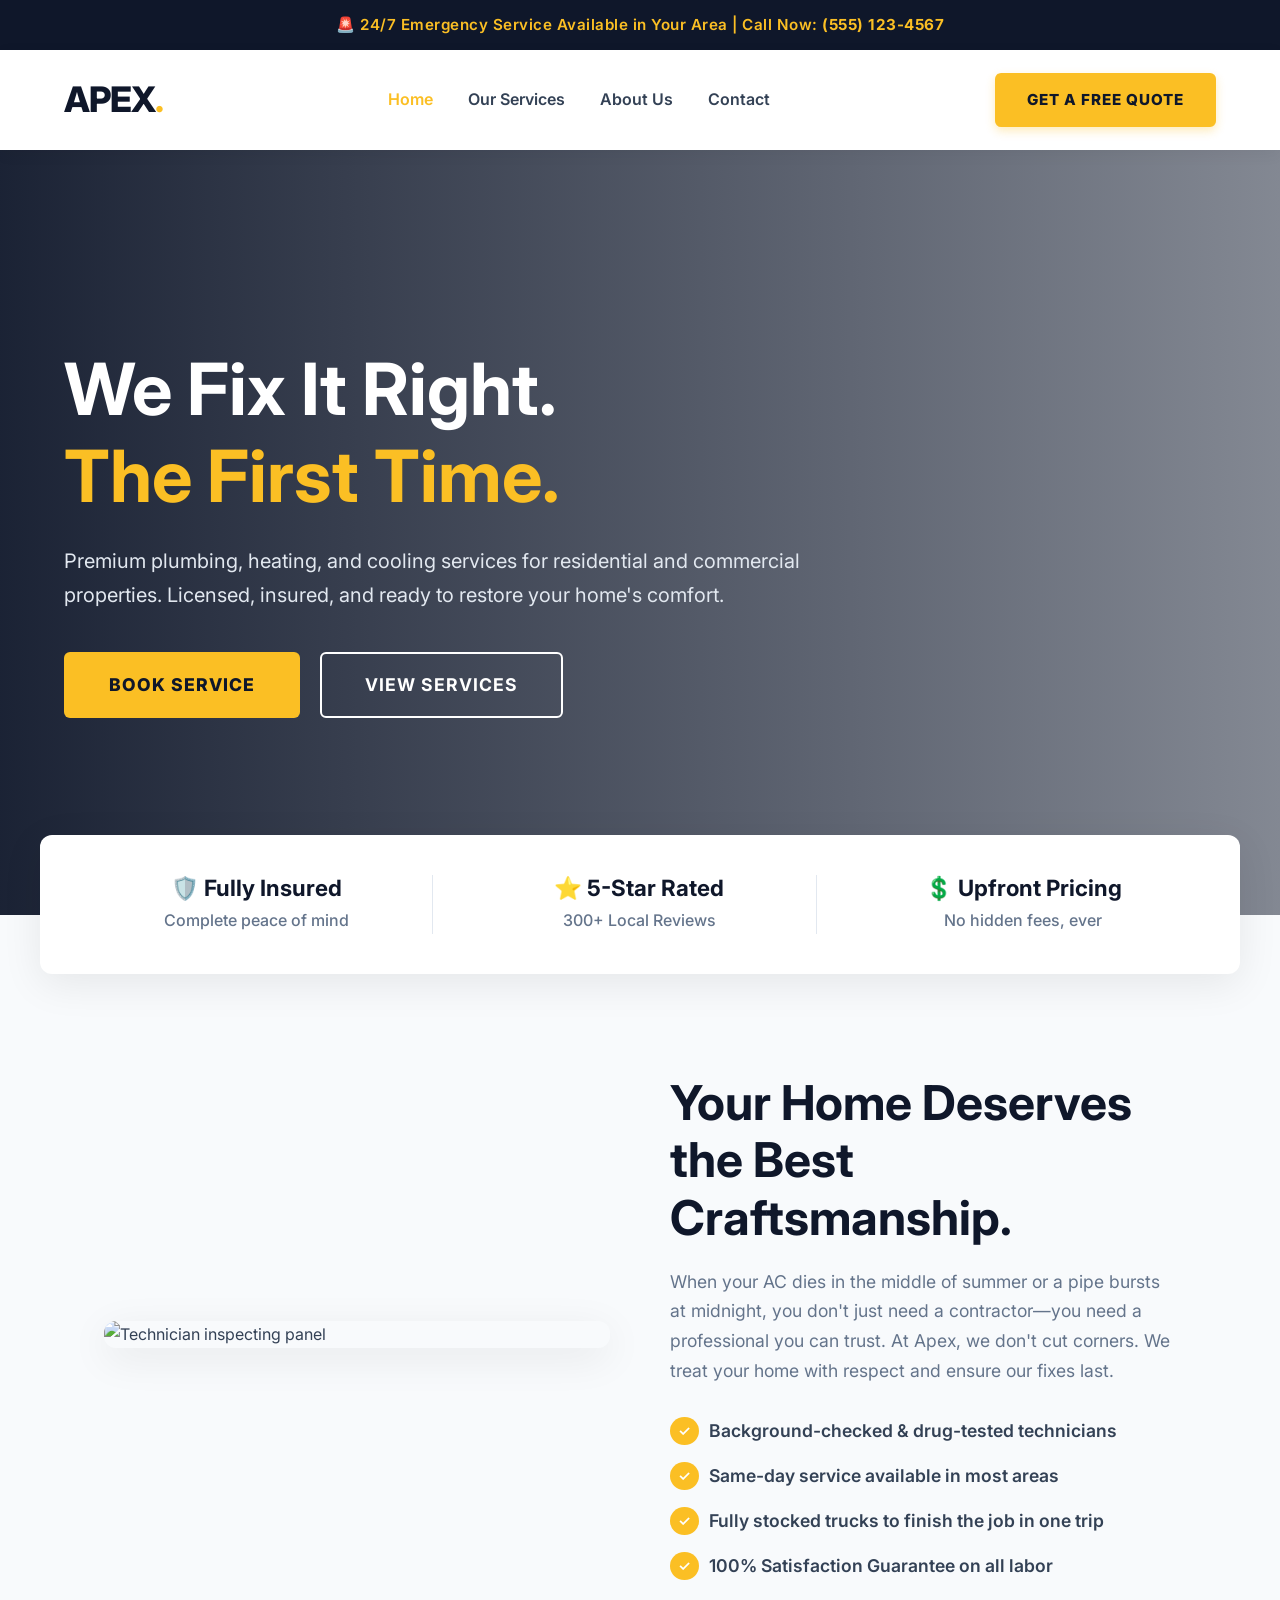
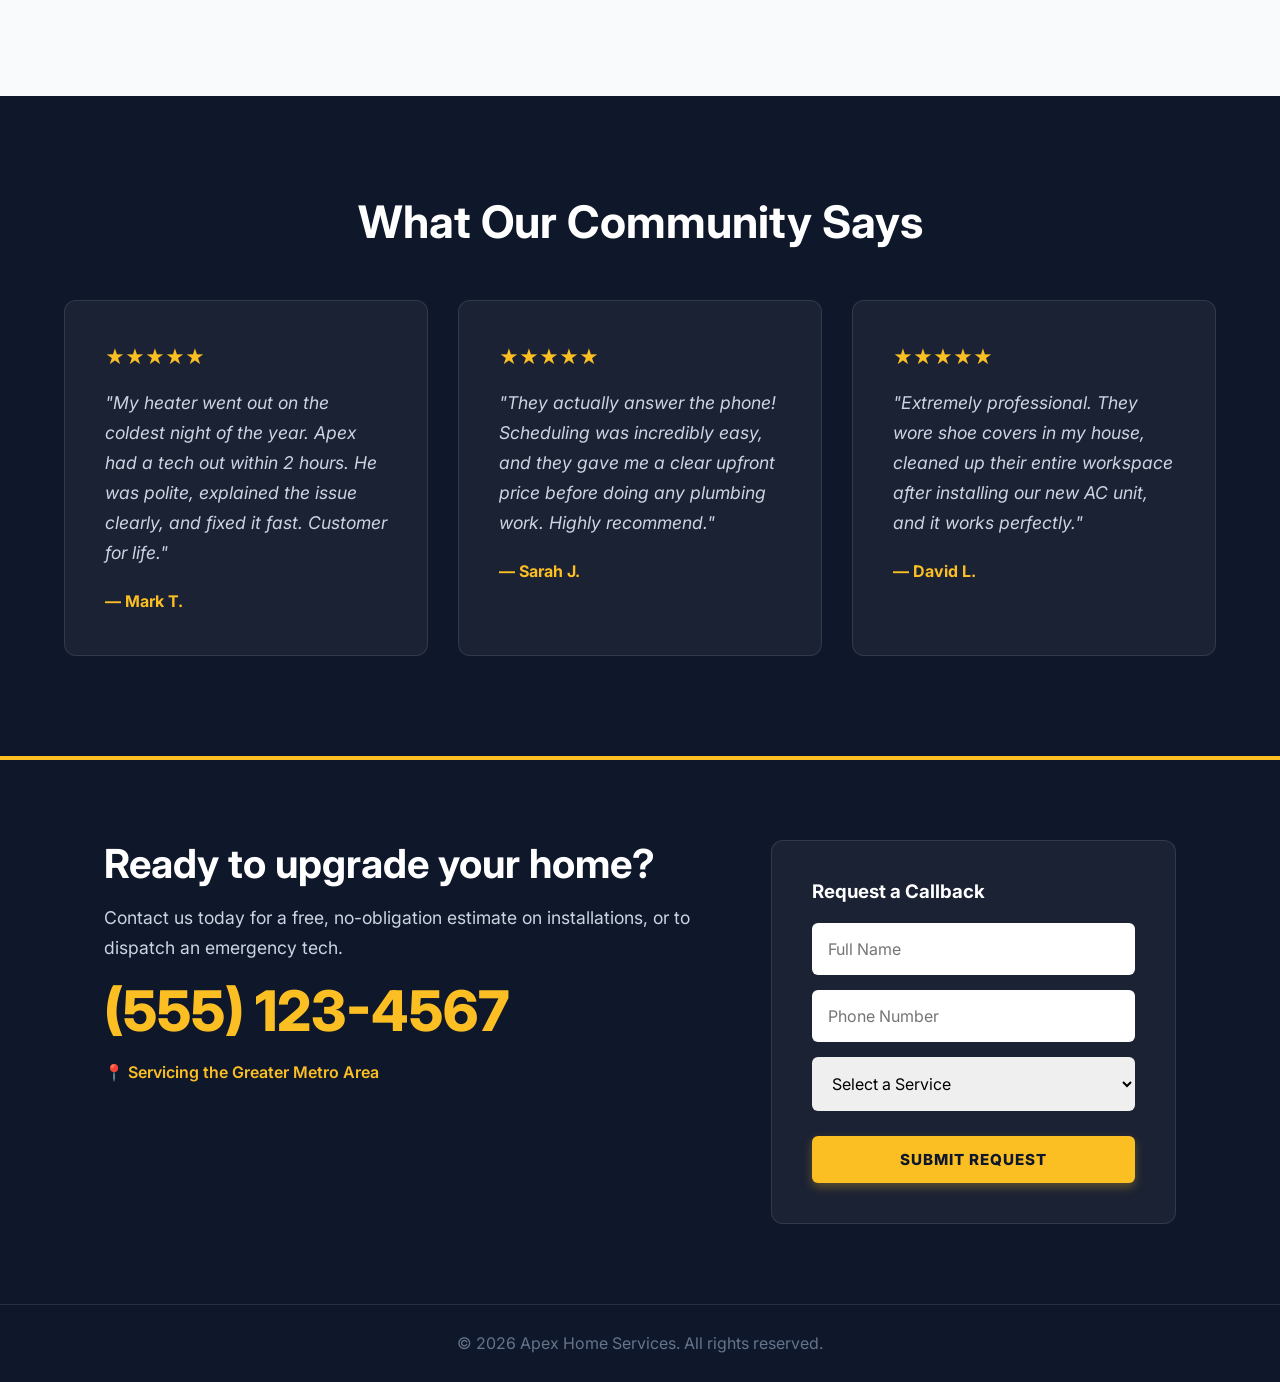
==== index.html @ 45ebf301 "Initial template publish" ====
<!DOCTYPE html>
<html lang="en">
<head>
    <meta charset="UTF-8">
    <meta name="viewport" content="width=device-width, initial-scale=1.0">
    <title>Apex Home Services | Premium Plumbing & HVAC</title>
    <link rel="stylesheet" href="style.css">
    <link href="https://fonts.googleapis.com/css2?family=Inter:wght@400;600;700;800&display=swap" rel="stylesheet">
</head>
<body>

    <div class="top-bar">
        <p>🚨 24/7 Emergency Service Available in Your Area | Call Now: <strong>(555) 123-4567</strong></p>
    </div>

    <header class="navbar">
        <div class="logo">APEX<span>.</span></div>
        <nav class="nav-links">
            <a href="index.html" class="active">Home</a>
            <a href="services.html">Our Services</a>
            <a href="about.html">About Us</a>
            <a href="#contact">Contact</a>
        </nav>
        <a href="#contact" class="btn-solid">Get a Free Quote</a>
    </header>

    <section class="hero">
        <div class="hero-overlay"></div>
        <div class="hero-content">
            <h1>We Fix It Right.<br><span class="text-gold">The First Time.</span></h1>
            <p>Premium plumbing, heating, and cooling services for residential and commercial properties. Licensed, insured, and ready to restore your home's comfort.</p>
            <div class="hero-buttons">
                <a href="#contact" class="btn-large">Book Service</a>
                <a href="services.html" class="btn-outline-light">View Services</a>
            </div>
        </div>
    </section>

    <section class="trust-row">
        <div class="badge">
            <h3>🛡️ Fully Insured</h3>
            <p>Complete peace of mind</p>
        </div>
        <div class="badge">
            <h3>⭐ 5-Star Rated</h3>
            <p>300+ Local Reviews</p>
        </div>
        <div class="badge">
            <h3>💲 Upfront Pricing</h3>
            <p>No hidden fees, ever</p>
        </div>
    </section>

    <section class="section-padding split-section">
        <img src="https://images.unsplash.com/photo-1621905251189-08b45d6a269e?q=80&w=800&auto=format&fit=crop" alt="Technician inspecting panel" class="split-img">
        <div>
            <h2 class="section-title">Your Home Deserves the Best Craftsmanship.</h2>
            <p style="font-size: 1.1rem; color: var(--text-muted); margin-bottom: 20px;">
                When your AC dies in the middle of summer or a pipe bursts at midnight, you don't just need a contractor—you need a professional you can trust. At Apex, we don't cut corners. We treat your home with respect and ensure our fixes last.
            </p>
            <ul class="check-list">
                <li>Background-checked & drug-tested technicians</li>
                <li>Same-day service available in most areas</li>
                <li>Fully stocked trucks to finish the job in one trip</li>
                <li>100% Satisfaction Guarantee on all labor</li>
            </ul>
        </div>
    </section>

    <section class="testimonials-section">
        <h2>What Our Community Says</h2>
        <div class="review-grid">
            <div class="review-card">
                <div class="stars">★★★★★</div>
                <p class="review-text">"My heater went out on the coldest night of the year. Apex had a tech out within 2 hours. He was polite, explained the issue clearly, and fixed it fast. Customer for life."</p>
                <p class="review-author">— Mark T.</p>
            </div>
            <div class="review-card">
                <div class="stars">★★★★★</div>
                <p class="review-text">"They actually answer the phone! Scheduling was incredibly easy, and they gave me a clear upfront price before doing any plumbing work. Highly recommend."</p>
                <p class="review-author">— Sarah J.</p>
            </div>
            <div class="review-card">
                <div class="stars">★★★★★</div>
                <p class="review-text">"Extremely professional. They wore shoe covers in my house, cleaned up their entire workspace after installing our new AC unit, and it works perfectly."</p>
                <p class="review-author">— David L.</p>
            </div>
        </div>
    </section>

    <footer id="contact">
        <div class="footer-grid">
            <div class="footer-info">
                <h2>Ready to upgrade your home?</h2>
                <p style="font-size: 1.1rem; color: #cbd5e1; margin-top: 10px;">Contact us today for a free, no-obligation estimate on installations, or to dispatch an emergency tech.</p>
                <p class="phone-huge">(555) 123-4567</p>
                <p style="margin-top: 20px; font-weight: 600; color: var(--brand-accent);">📍 Servicing the Greater Metro Area</p>
            </div>
            <div class="footer-form">
                <h3>Request a Callback</h3>
                <input type="text" placeholder="Full Name">
                <input type="tel" placeholder="Phone Number">
                <select>
                    <option>Select a Service</option>
                    <option>Plumbing</option>
                    <option>AC & Cooling</option>
                    <option>Heating</option>
                    <option>Emergency Service</option>
                </select>
                <button class="btn-solid btn-full">Submit Request</button>
            </div>
        </div>
        <div class="footer-bottom">
            <p>&copy; 2026 Apex Home Services. All rights reserved.</p>
        </div>
    </footer>

</body>
</html>
---- style.css ----
:root {
    --brand-dark: #0f172a; /* Deep Navy */
    --brand-dark-hover: #1e293b;
    --brand-accent: #fbbf24; /* Premium Gold */
    --brand-light: #f8fafc;
    --text-main: #334155;
    --text-muted: #64748b;
    --white: #ffffff;
    --shadow-soft: 0 10px 40px rgba(0,0,0,0.08);
}

* { margin: 0; padding: 0; box-sizing: border-box; font-family: 'Inter', sans-serif; }

body {
    background-color: var(--brand-light);
    color: var(--text-main);
    line-height: 1.7;
    animation: fadeIn 1s ease-in-out;
}

@keyframes fadeIn {
    0% { opacity: 0; }
    100% { opacity: 1; }
}

a { text-decoration: none; transition: 0.3s ease; }
h1, h2, h3 { color: var(--brand-dark); line-height: 1.2; }

/* --- Top Bar & Nav --- */
.top-bar {
    background-color: var(--brand-dark); color: var(--brand-accent);
    text-align: center; padding: 12px; font-size: 0.95rem; font-weight: 600; letter-spacing: 0.5px;
}

.navbar {
    display: flex; justify-content: space-between; align-items: center;
    padding: 20px 5%; background: rgba(255, 255, 255, 0.95);
    backdrop-filter: blur(10px); box-shadow: 0 4px 15px rgba(0,0,0,0.05);
    position: sticky; top: 0; z-index: 100;
}

.logo { font-size: 2.2rem; font-weight: 800; letter-spacing: -1px; color: var(--brand-dark); }
.logo span { color: var(--brand-accent); }

.nav-links { display: flex; gap: 35px; font-weight: 600; }
.nav-links a { color: var(--text-main); position: relative; }
.nav-links a:hover, .nav-links a.active { color: var(--brand-accent); }

/* --- Buttons --- */
.btn-solid {
    background-color: var(--brand-accent); color: var(--brand-dark);
    padding: 14px 32px; border-radius: 6px; font-weight: 800; border: none;
    cursor: pointer; text-transform: uppercase; font-size: 0.95rem; letter-spacing: 1px;
    box-shadow: 0 4px 10px rgba(251, 191, 36, 0.3); display: inline-block;
}
.btn-solid:hover { background-color: #f59e0b; transform: translateY(-2px); box-shadow: 0 6px 15px rgba(251, 191, 36, 0.4); }

.btn-large {
    background-color: var(--brand-accent); color: var(--brand-dark);
    padding: 18px 45px; border-radius: 6px; font-weight: 800; font-size: 1.1rem;
    display: inline-block; text-transform: uppercase; letter-spacing: 1px;
}
.btn-large:hover { background-color: #f59e0b; transform: translateY(-3px); }

.btn-outline-light {
    border: 2px solid var(--white); color: var(--white);
    padding: 16px 43px; border-radius: 6px; font-weight: 700; font-size: 1.1rem;
    display: inline-block; text-transform: uppercase; letter-spacing: 1px;
}
.btn-outline-light:hover { background-color: var(--white); color: var(--brand-dark); }

/* --- Hero Section --- */
.hero {
    position: relative; height: 85vh;
    background-image: url('https://images.unsplash.com/photo-1581094288338-2314dddb7ece?q=80&w=1920&auto=format&fit=crop');
    background-size: cover; background-position: center;
    display: flex; align-items: center; padding: 0 5%;
}
.hero-overlay {
    position: absolute; top: 0; left: 0; width: 100%; height: 100%;
    background: linear-gradient(90deg, rgba(15,23,42,0.95) 0%, rgba(15,23,42,0.5) 100%);
}
.hero-content { position: relative; z-index: 10; max-width: 750px; color: var(--white); }
.hero h1 { font-size: 4.5rem; color: var(--white); margin-bottom: 25px; }
.text-gold { color: var(--brand-accent); }
.hero p { font-size: 1.25rem; margin-bottom: 40px; color: #e2e8f0; }
.hero-buttons { display: flex; gap: 20px; }

/* --- Trust Badges (Overlapping Hero) --- */
.trust-row {
    display: grid; grid-template-columns: repeat(3, 1fr); gap: 30px;
    padding: 40px; background: var(--white); margin-top: -80px;
    position: relative; z-index: 20; box-shadow: var(--shadow-soft);
    border-radius: 12px; max-width: 1200px; margin-left: auto; margin-right: auto;
}
.badge { text-align: center; border-right: 1px solid #e2e8f0; }
.badge:last-child { border-right: none; }
.badge h3 { font-size: 1.4rem; margin-bottom: 5px; }
.badge p { color: var(--text-muted); font-weight: 500;}

/* --- Content Sections --- */
.section-padding { padding: 100px 5%; max-width: 1200px; margin: 0 auto; }
.text-center { text-align: center; }
.section-title { font-size: 3rem; margin-bottom: 20px; }

/* --- Split Layout (Why Choose Us) --- */
.split-section { display: grid; grid-template-columns: 1fr 1fr; gap: 60px; align-items: center; }
.split-img { width: 100%; border-radius: 12px; box-shadow: var(--shadow-soft); }
.check-list { list-style: none; margin-top: 30px; }
.check-list li { font-size: 1.1rem; margin-bottom: 15px; font-weight: 600; display: flex; align-items: center; gap: 10px;}
.check-list li::before { content: '✓'; color: var(--white); background: var(--brand-accent); border-radius: 50%; padding: 2px 8px; font-size: 0.9rem; }

/* --- Image Service Cards --- */
.services-grid { display: grid; grid-template-columns: repeat(auto-fit, minmax(350px, 1fr)); gap: 40px; margin-top: 50px; }
.service-card {
    background: var(--white); border-radius: 12px; overflow: hidden;
    box-shadow: 0 4px 15px rgba(0,0,0,0.05); transition: transform 0.3s ease, box-shadow 0.3s ease;
}
.service-card:hover { transform: translateY(-10px); box-shadow: var(--shadow-soft); }
.service-img { width: 100%; height: 250px; object-fit: cover; }
.service-content { padding: 30px; }
.service-content h3 { font-size: 1.5rem; margin-bottom: 15px; }
.service-content p { color: var(--text-muted); margin-bottom: 20px; }
.service-link { font-weight: 700; color: var(--brand-dark); text-transform: uppercase; font-size: 0.9rem; letter-spacing: 1px;}
.service-link:hover { color: var(--brand-accent); }

/* --- Testimonials --- */
.testimonials-section { background-color: var(--brand-dark); color: var(--white); padding: 100px 5%; text-align: center; }
.testimonials-section h2 { color: var(--white); margin-bottom: 50px; font-size: 2.8rem;}
.review-grid { display: grid; grid-template-columns: repeat(auto-fit, minmax(300px, 1fr)); gap: 30px; max-width: 1200px; margin: 0 auto; }
.review-card { background: rgba(255,255,255,0.05); padding: 40px; border-radius: 12px; border: 1px solid rgba(255,255,255,0.1); text-align: left; }
.stars { color: var(--brand-accent); font-size: 1.2rem; margin-bottom: 15px; }
.review-text { font-size: 1.1rem; font-style: italic; margin-bottom: 20px; color: #cbd5e1;}
.review-author { font-weight: 700; color: var(--brand-accent); }

/* --- Footer --- */
footer { background-color: var(--brand-dark); color: var(--white); border-top: 4px solid var(--brand-accent); }
.footer-grid { display: grid; grid-template-columns: 1.5fr 1fr; gap: 60px; padding: 80px 5%; max-width: 1200px; margin: 0 auto; }
.footer-info h2 { color: var(--white); font-size: 2.5rem; margin-bottom: 15px;}
.phone-huge { font-size: 3.5rem; font-weight: 800; color: var(--brand-accent); margin-top: 20px; line-height: 1;}
.footer-form { background: rgba(255,255,255,0.05); padding: 40px; border-radius: 12px; border: 1px solid rgba(255,255,255,0.1);}
.footer-form h3 { color: var(--white); margin-bottom: 20px; }
.footer-form input, .footer-form select { width: 100%; padding: 16px; margin-bottom: 15px; border: none; border-radius: 6px; font-size: 1rem; font-family: inherit;}
.btn-full { width: 100%; margin-top: 10px; }
.footer-bottom { text-align: center; padding: 25px; border-top: 1px solid rgba(255,255,255,0.1); color: var(--text-muted); }

/* --- Mobile --- */
@media (max-width: 768px) {
    .nav-links { display: none; }
    .hero h1 { font-size: 3rem; }
    .trust-row { grid-template-columns: 1fr; gap: 20px; padding: 30px; margin-top: -40px; }
    .badge { border-right: none; border-bottom: 1px solid #e2e8f0; padding-bottom: 20px;}
    .badge:last-child { border-bottom: none; padding-bottom: 0;}
    .split-section, .footer-grid { grid-template-columns: 1fr; }
}
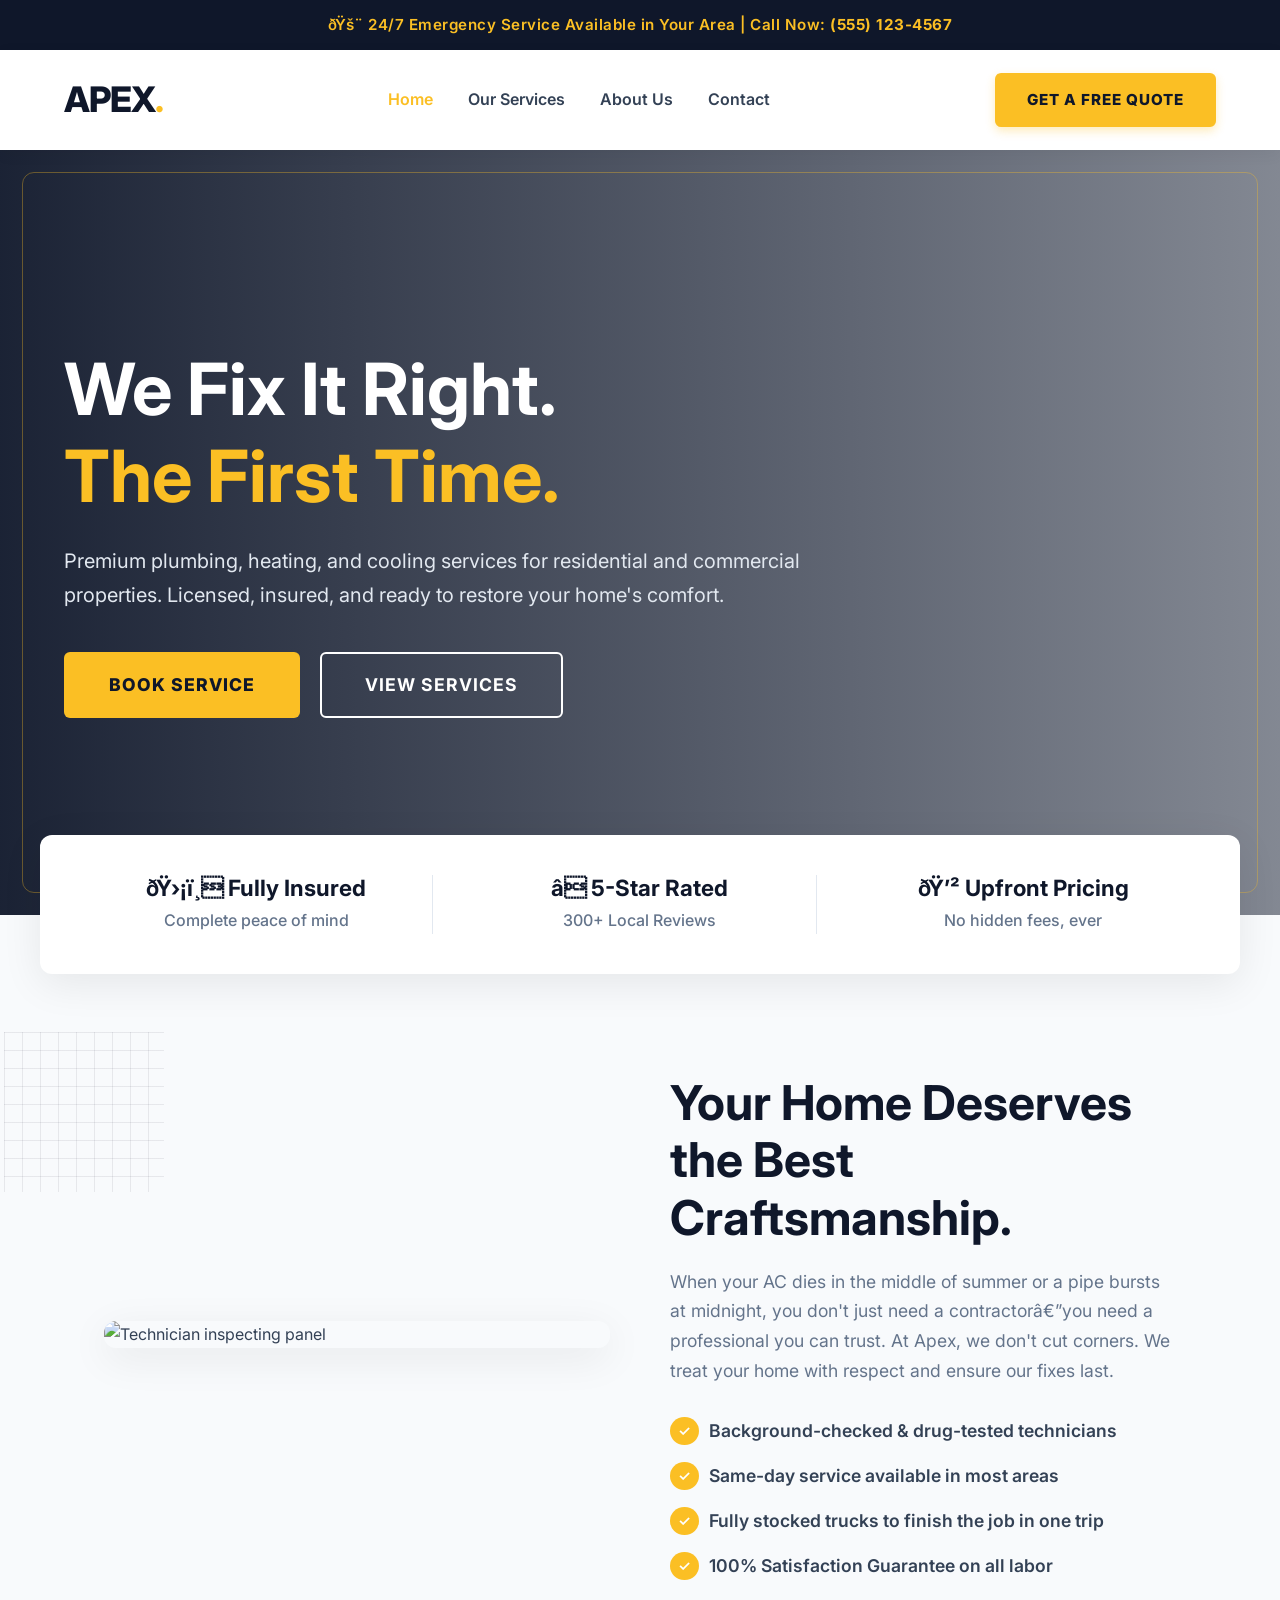
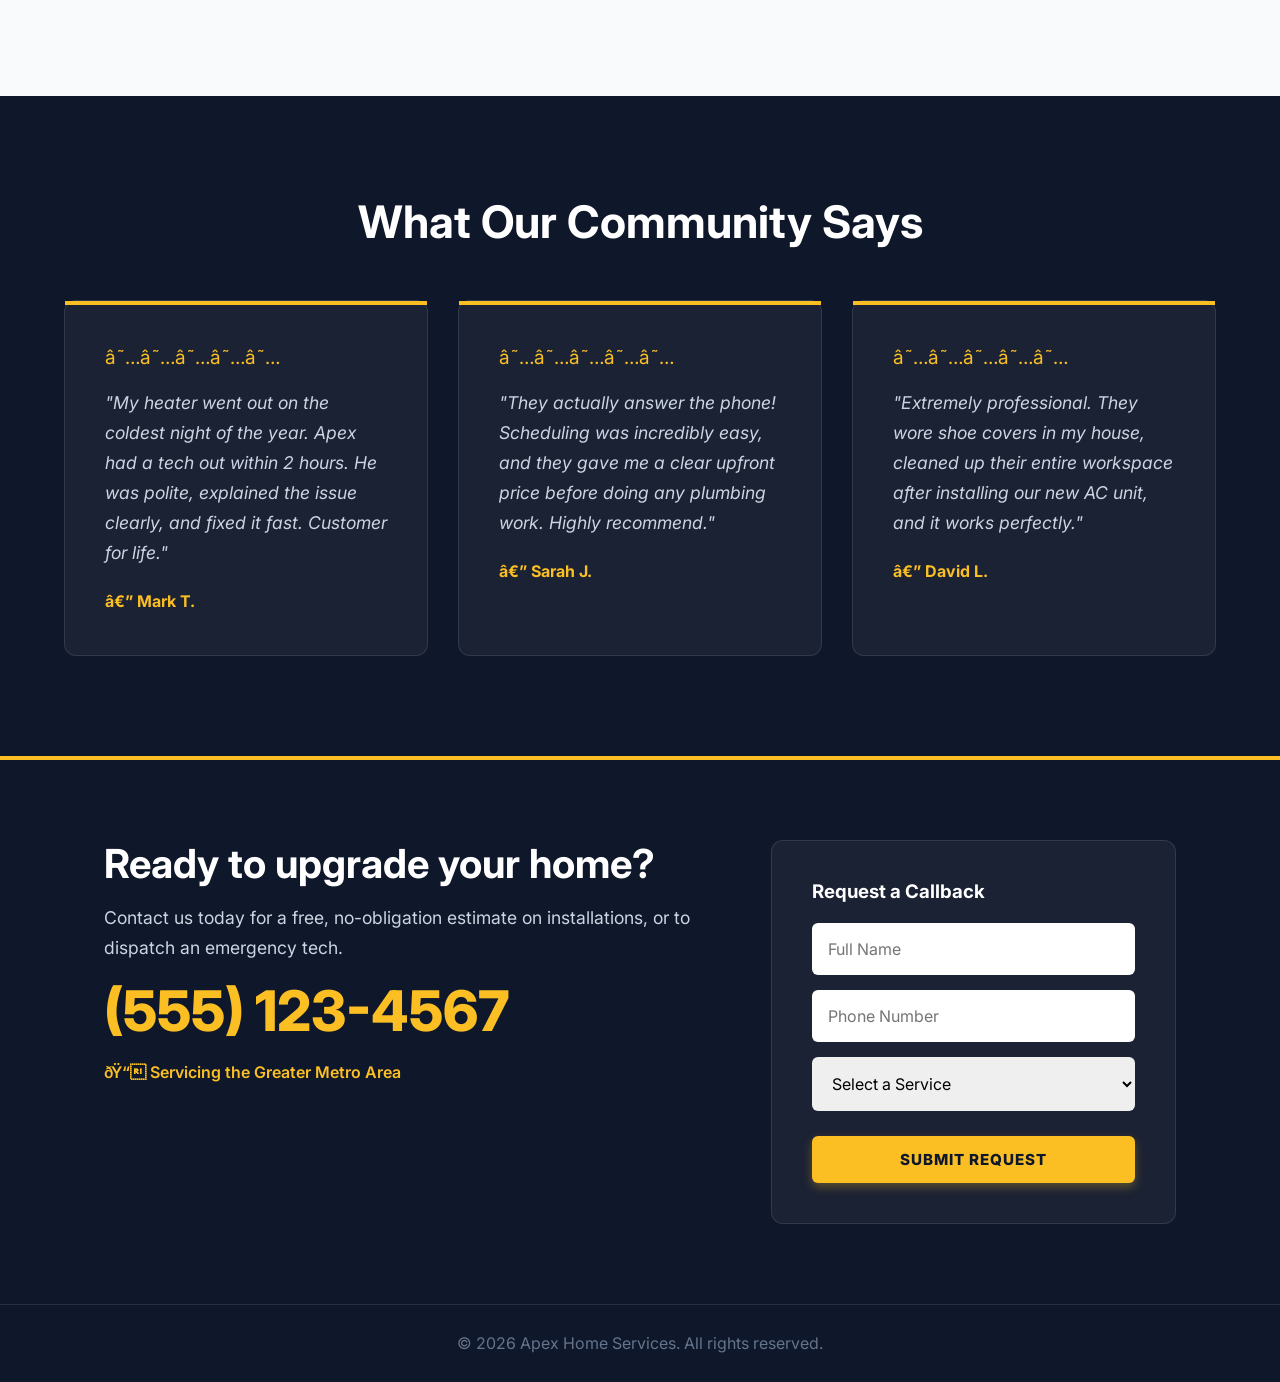
==== commit cce6f519: "Bust stylesheet cache for Cloudflare Pages" ====
--- a/index.html
+++ b/index.html
@@ -1,16 +1,16 @@
-<!DOCTYPE html>
+﻿<!DOCTYPE html>
 <html lang="en">
 <head>
     <meta charset="UTF-8">
     <meta name="viewport" content="width=device-width, initial-scale=1.0">
     <title>Apex Home Services | Premium Plumbing & HVAC</title>
-    <link rel="stylesheet" href="style.css">
+    <link rel="stylesheet" href="style.css?v=20260514-premium-mobile">
     <link href="https://fonts.googleapis.com/css2?family=Inter:wght@400;600;700;800&display=swap" rel="stylesheet">
 </head>
 <body>
 
     <div class="top-bar">
-        <p>🚨 24/7 Emergency Service Available in Your Area | Call Now: <strong>(555) 123-4567</strong></p>
+        <p>ðŸš¨ 24/7 Emergency Service Available in Your Area | Call Now: <strong>(555) 123-4567</strong></p>
     </div>
 
     <header class="navbar">
@@ -38,15 +38,15 @@
 
     <section class="trust-row">
         <div class="badge">
-            <h3>🛡️ Fully Insured</h3>
+            <h3>ðŸ›¡ï¸ Fully Insured</h3>
             <p>Complete peace of mind</p>
         </div>
         <div class="badge">
-            <h3>⭐ 5-Star Rated</h3>
+            <h3>â­ 5-Star Rated</h3>
             <p>300+ Local Reviews</p>
         </div>
         <div class="badge">
-            <h3>💲 Upfront Pricing</h3>
+            <h3>ðŸ’² Upfront Pricing</h3>
             <p>No hidden fees, ever</p>
         </div>
     </section>
@@ -56,7 +56,7 @@
         <div>
             <h2 class="section-title">Your Home Deserves the Best Craftsmanship.</h2>
             <p style="font-size: 1.1rem; color: var(--text-muted); margin-bottom: 20px;">
-                When your AC dies in the middle of summer or a pipe bursts at midnight, you don't just need a contractor—you need a professional you can trust. At Apex, we don't cut corners. We treat your home with respect and ensure our fixes last.
+                When your AC dies in the middle of summer or a pipe bursts at midnight, you don't just need a contractorâ€”you need a professional you can trust. At Apex, we don't cut corners. We treat your home with respect and ensure our fixes last.
             </p>
             <ul class="check-list">
                 <li>Background-checked & drug-tested technicians</li>
@@ -71,19 +71,19 @@
         <h2>What Our Community Says</h2>
         <div class="review-grid">
             <div class="review-card">
-                <div class="stars">★★★★★</div>
+                <div class="stars">â˜…â˜…â˜…â˜…â˜…</div>
                 <p class="review-text">"My heater went out on the coldest night of the year. Apex had a tech out within 2 hours. He was polite, explained the issue clearly, and fixed it fast. Customer for life."</p>
-                <p class="review-author">— Mark T.</p>
+                <p class="review-author">â€” Mark T.</p>
             </div>
             <div class="review-card">
-                <div class="stars">★★★★★</div>
+                <div class="stars">â˜…â˜…â˜…â˜…â˜…</div>
                 <p class="review-text">"They actually answer the phone! Scheduling was incredibly easy, and they gave me a clear upfront price before doing any plumbing work. Highly recommend."</p>
-                <p class="review-author">— Sarah J.</p>
+                <p class="review-author">â€” Sarah J.</p>
             </div>
             <div class="review-card">
-                <div class="stars">★★★★★</div>
+                <div class="stars">â˜…â˜…â˜…â˜…â˜…</div>
                 <p class="review-text">"Extremely professional. They wore shoe covers in my house, cleaned up their entire workspace after installing our new AC unit, and it works perfectly."</p>
-                <p class="review-author">— David L.</p>
+                <p class="review-author">â€” David L.</p>
             </div>
         </div>
     </section>
@@ -94,7 +94,7 @@
                 <h2>Ready to upgrade your home?</h2>
                 <p style="font-size: 1.1rem; color: #cbd5e1; margin-top: 10px;">Contact us today for a free, no-obligation estimate on installations, or to dispatch an emergency tech.</p>
                 <p class="phone-huge">(555) 123-4567</p>
-                <p style="margin-top: 20px; font-weight: 600; color: var(--brand-accent);">📍 Servicing the Greater Metro Area</p>
+                <p style="margin-top: 20px; font-weight: 600; color: var(--brand-accent);">ðŸ“ Servicing the Greater Metro Area</p>
             </div>
             <div class="footer-form">
                 <h3>Request a Callback</h3>
@@ -116,4 +116,4 @@
     </footer>
 
 </body>
-</html>+</html>
--- a/style.css
+++ b/style.css
@@ -147,10 +147,223 @@
 
 /* --- Mobile --- */
 @media (max-width: 768px) {
-    .nav-links { display: none; }
-    .hero h1 { font-size: 3rem; }
-    .trust-row { grid-template-columns: 1fr; gap: 20px; padding: 30px; margin-top: -40px; }
-    .badge { border-right: none; border-bottom: 1px solid #e2e8f0; padding-bottom: 20px;}
-    .badge:last-child { border-bottom: none; padding-bottom: 0;}
-    .split-section, .footer-grid { grid-template-columns: 1fr; }
-}+    body { line-height: 1.6; }
+
+    .top-bar {
+        padding: 10px 16px;
+        font-size: 0.82rem;
+        line-height: 1.4;
+    }
+
+    .navbar {
+        position: relative;
+        flex-wrap: wrap;
+        gap: 14px;
+        padding: 16px 18px;
+    }
+
+    .logo {
+        font-size: 1.8rem;
+    }
+
+    .nav-links {
+        order: 3;
+        display: flex;
+        width: 100%;
+        gap: 8px;
+        overflow-x: auto;
+        padding: 4px 0 2px;
+        scrollbar-width: none;
+    }
+
+    .nav-links::-webkit-scrollbar { display: none; }
+
+    .nav-links a {
+        flex: 0 0 auto;
+        padding: 9px 12px;
+        background: #eef2f7;
+        border-radius: 999px;
+        font-size: 0.86rem;
+    }
+
+    .navbar .btn-solid {
+        padding: 11px 14px;
+        font-size: 0.78rem;
+        letter-spacing: 0.6px;
+    }
+
+    .hero {
+        min-height: 620px;
+        height: auto;
+        padding: 72px 20px 110px;
+        align-items: flex-end;
+        background-position: 62% center;
+    }
+
+    .hero-overlay {
+        background: linear-gradient(180deg, rgba(15,23,42,0.42) 0%, rgba(15,23,42,0.96) 78%);
+    }
+
+    .hero h1 {
+        max-width: 10ch;
+        font-size: clamp(2.75rem, 13vw, 4rem);
+        margin-bottom: 18px;
+    }
+
+    .hero p {
+        font-size: 1rem;
+        margin-bottom: 26px;
+    }
+
+    .hero-buttons {
+        flex-direction: column;
+        gap: 12px;
+    }
+
+    .btn-large,
+    .btn-outline-light,
+    .hero-buttons a {
+        width: 100%;
+        padding: 14px 18px;
+        text-align: center;
+        font-size: 0.92rem;
+    }
+
+    .trust-row {
+        grid-template-columns: 1fr;
+        gap: 0;
+        width: calc(100% - 32px);
+        padding: 8px 22px;
+        margin-top: -62px;
+        border-radius: 10px;
+    }
+
+    .badge {
+        border-right: none;
+        border-bottom: 1px solid #e2e8f0;
+        padding: 20px 0;
+    }
+
+    .badge:last-child { border-bottom: none; }
+    .badge h3 { font-size: 1.08rem; }
+
+    .section-padding {
+        padding: 64px 20px;
+    }
+
+    .section-title,
+    .testimonials-section h2,
+    .footer-info h2 {
+        font-size: clamp(2rem, 9vw, 2.65rem);
+    }
+
+    .split-section,
+    .footer-grid {
+        grid-template-columns: 1fr;
+        gap: 34px;
+    }
+
+    .split-img {
+        max-height: 360px;
+        object-fit: cover;
+    }
+
+    .check-list li {
+        align-items: flex-start;
+        font-size: 1rem;
+    }
+
+    .services-grid,
+    .review-grid {
+        grid-template-columns: 1fr;
+        gap: 22px;
+    }
+
+    .service-img {
+        height: 210px;
+    }
+
+    .service-content,
+    .review-card,
+    .footer-form {
+        padding: 24px;
+    }
+
+    .testimonials-section {
+        padding: 66px 20px;
+    }
+
+    .footer-grid {
+        padding: 56px 20px;
+    }
+
+    .phone-huge {
+        font-size: clamp(2.25rem, 11vw, 3rem);
+        overflow-wrap: anywhere;
+    }
+}
+
+.hero { overflow: hidden; }
+.hero::after {
+    content: "";
+    position: absolute;
+    inset: 22px;
+    border: 1px solid rgba(251, 191, 36, 0.34);
+    border-radius: 12px;
+    pointer-events: none;
+}
+
+.hero-content,
+.hero-copy {
+    min-width: 0;
+}
+
+.service-card,
+.review-card,
+.footer-form {
+    position: relative;
+}
+
+.service-card::before,
+.review-card::before {
+    content: "";
+    position: absolute;
+    left: 0;
+    right: 0;
+    top: 0;
+    height: 4px;
+    background: var(--brand-accent);
+}
+
+.split-section {
+    position: relative;
+}
+
+.split-section::before {
+    content: "";
+    position: absolute;
+    inset: 8% auto auto -3%;
+    width: 160px;
+    height: 160px;
+    background:
+        linear-gradient(90deg, rgba(15, 23, 42, 0.08) 1px, transparent 1px),
+        linear-gradient(rgba(15, 23, 42, 0.08) 1px, transparent 1px);
+    background-size: 18px 18px;
+    pointer-events: none;
+}
+
+@media (max-width: 768px) {
+    .nav-links {
+        flex-wrap: wrap;
+        justify-content: center;
+        overflow: visible;
+    }
+
+    .nav-links a {
+        flex: 0 1 auto;
+    }
+
+    .hero::after {
+        inset: 14px;
+    }
+}
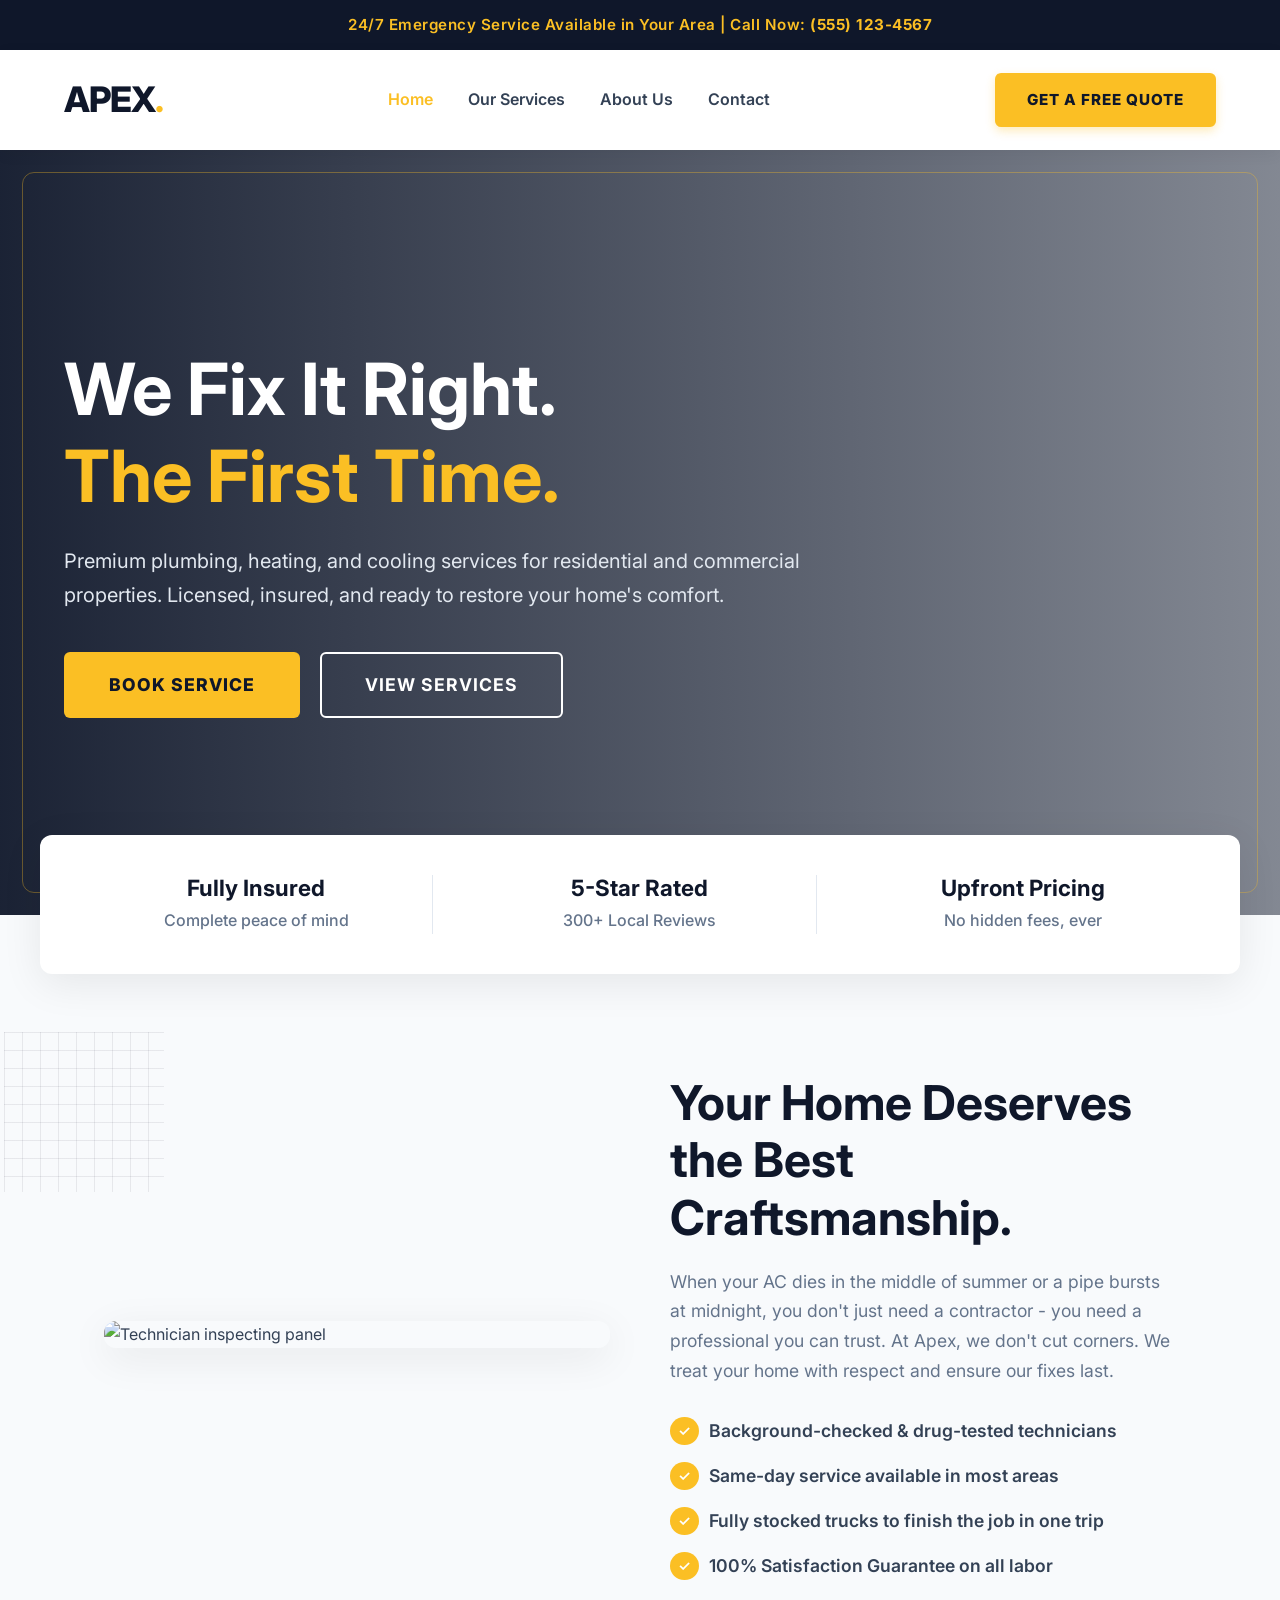
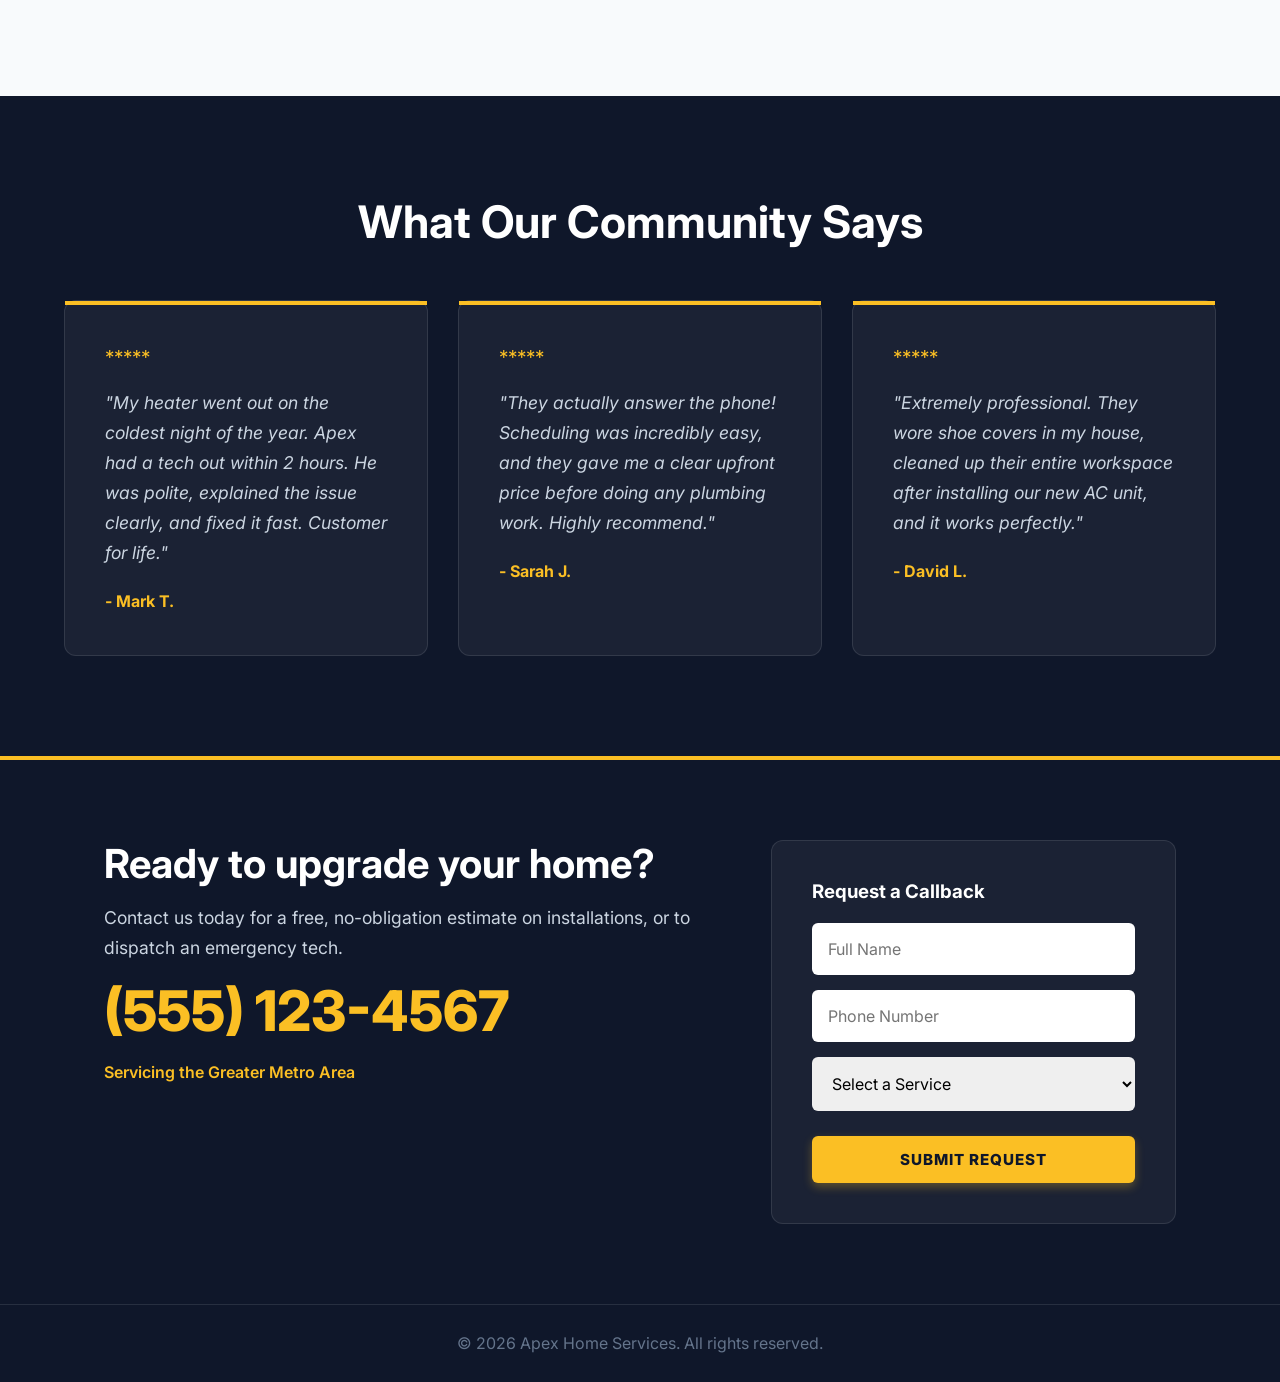
==== commit a0a2e0d5: "Fix mobile text encoding and cache version" ====
--- a/index.html
+++ b/index.html
@@ -4,13 +4,13 @@
     <meta charset="UTF-8">
     <meta name="viewport" content="width=device-width, initial-scale=1.0">
     <title>Apex Home Services | Premium Plumbing & HVAC</title>
-    <link rel="stylesheet" href="style.css?v=20260514-premium-mobile">
+    <link rel="stylesheet" href="style.css?v=20260514-visible-fix">
     <link href="https://fonts.googleapis.com/css2?family=Inter:wght@400;600;700;800&display=swap" rel="stylesheet">
 </head>
 <body>
 
     <div class="top-bar">
-        <p>ðŸš¨ 24/7 Emergency Service Available in Your Area | Call Now: <strong>(555) 123-4567</strong></p>
+        <p>24/7 Emergency Service Available in Your Area | Call Now: <strong>(555) 123-4567</strong></p>
     </div>
 
     <header class="navbar">
@@ -38,15 +38,15 @@
 
     <section class="trust-row">
         <div class="badge">
-            <h3>ðŸ›¡ï¸ Fully Insured</h3>
+            <h3>Fully Insured</h3>
             <p>Complete peace of mind</p>
         </div>
         <div class="badge">
-            <h3>â­ 5-Star Rated</h3>
+            <h3>5-Star Rated</h3>
             <p>300+ Local Reviews</p>
         </div>
         <div class="badge">
-            <h3>ðŸ’² Upfront Pricing</h3>
+            <h3>Upfront Pricing</h3>
             <p>No hidden fees, ever</p>
         </div>
     </section>
@@ -56,7 +56,7 @@
         <div>
             <h2 class="section-title">Your Home Deserves the Best Craftsmanship.</h2>
             <p style="font-size: 1.1rem; color: var(--text-muted); margin-bottom: 20px;">
-                When your AC dies in the middle of summer or a pipe bursts at midnight, you don't just need a contractorâ€”you need a professional you can trust. At Apex, we don't cut corners. We treat your home with respect and ensure our fixes last.
+                When your AC dies in the middle of summer or a pipe bursts at midnight, you don't just need a contractor - you need a professional you can trust. At Apex, we don't cut corners. We treat your home with respect and ensure our fixes last.
             </p>
             <ul class="check-list">
                 <li>Background-checked & drug-tested technicians</li>
@@ -71,19 +71,19 @@
         <h2>What Our Community Says</h2>
         <div class="review-grid">
             <div class="review-card">
-                <div class="stars">â˜…â˜…â˜…â˜…â˜…</div>
+                <div class="stars">*****</div>
                 <p class="review-text">"My heater went out on the coldest night of the year. Apex had a tech out within 2 hours. He was polite, explained the issue clearly, and fixed it fast. Customer for life."</p>
-                <p class="review-author">â€” Mark T.</p>
+                <p class="review-author">- Mark T.</p>
             </div>
             <div class="review-card">
-                <div class="stars">â˜…â˜…â˜…â˜…â˜…</div>
+                <div class="stars">*****</div>
                 <p class="review-text">"They actually answer the phone! Scheduling was incredibly easy, and they gave me a clear upfront price before doing any plumbing work. Highly recommend."</p>
-                <p class="review-author">â€” Sarah J.</p>
+                <p class="review-author">- Sarah J.</p>
             </div>
             <div class="review-card">
-                <div class="stars">â˜…â˜…â˜…â˜…â˜…</div>
+                <div class="stars">*****</div>
                 <p class="review-text">"Extremely professional. They wore shoe covers in my house, cleaned up their entire workspace after installing our new AC unit, and it works perfectly."</p>
-                <p class="review-author">â€” David L.</p>
+                <p class="review-author">- David L.</p>
             </div>
         </div>
     </section>
@@ -94,7 +94,7 @@
                 <h2>Ready to upgrade your home?</h2>
                 <p style="font-size: 1.1rem; color: #cbd5e1; margin-top: 10px;">Contact us today for a free, no-obligation estimate on installations, or to dispatch an emergency tech.</p>
                 <p class="phone-huge">(555) 123-4567</p>
-                <p style="margin-top: 20px; font-weight: 600; color: var(--brand-accent);">ðŸ“ Servicing the Greater Metro Area</p>
+                <p style="margin-top: 20px; font-weight: 600; color: var(--brand-accent);">Servicing the Greater Metro Area</p>
             </div>
             <div class="footer-form">
                 <h3>Request a Callback</h3>
@@ -117,3 +117,4 @@
 
 </body>
 </html>
+
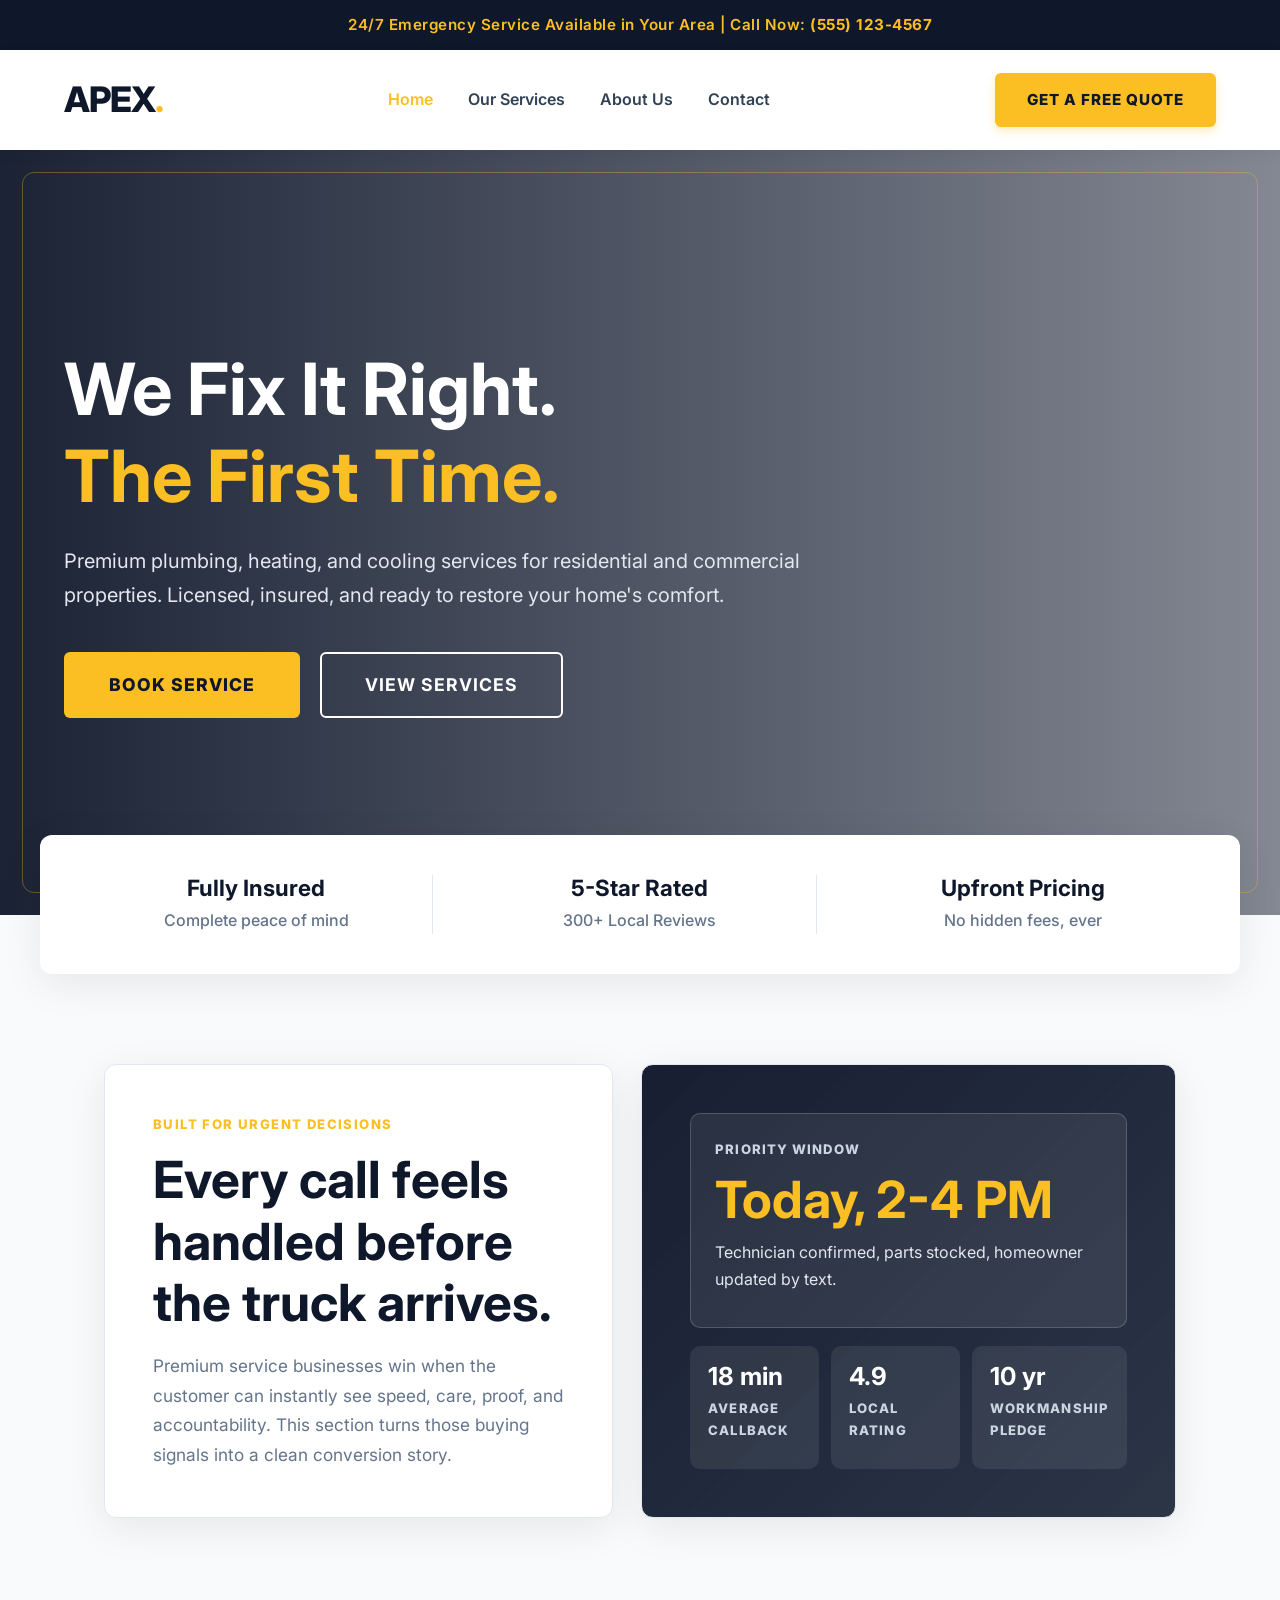
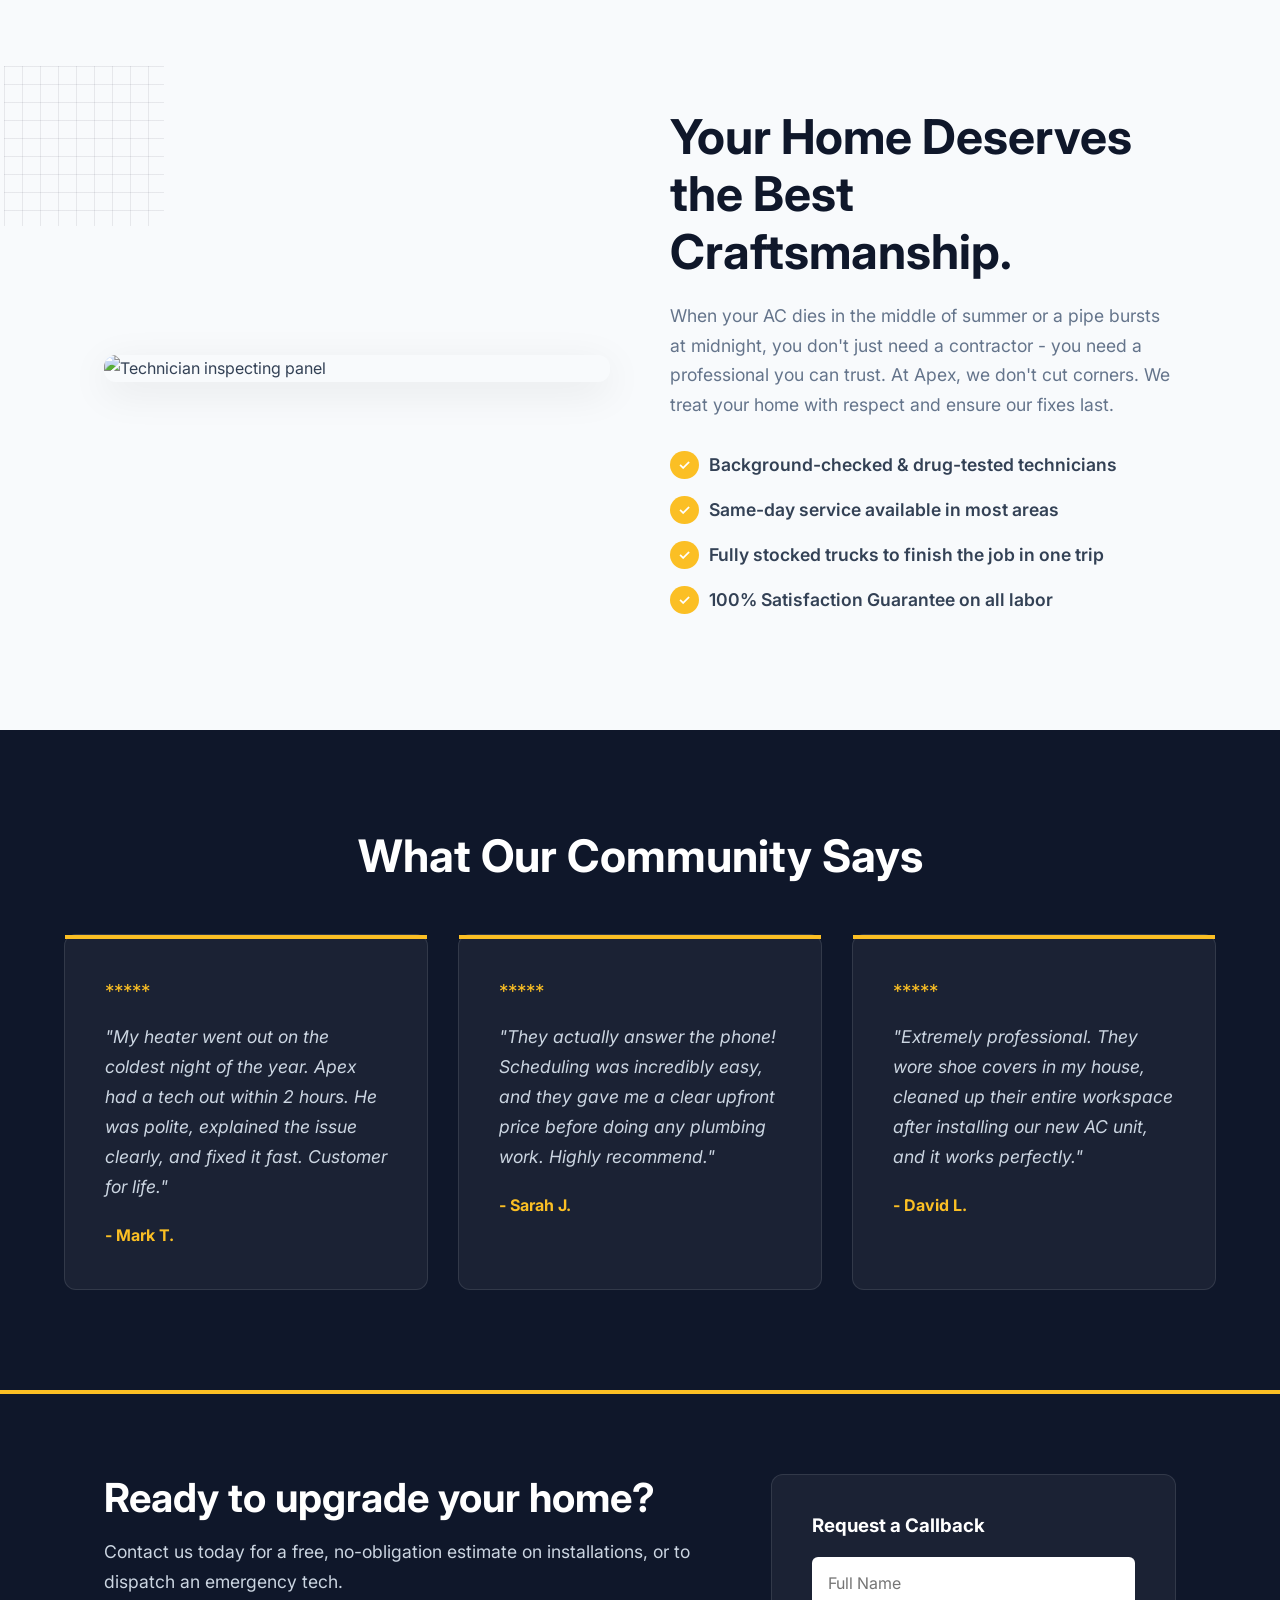
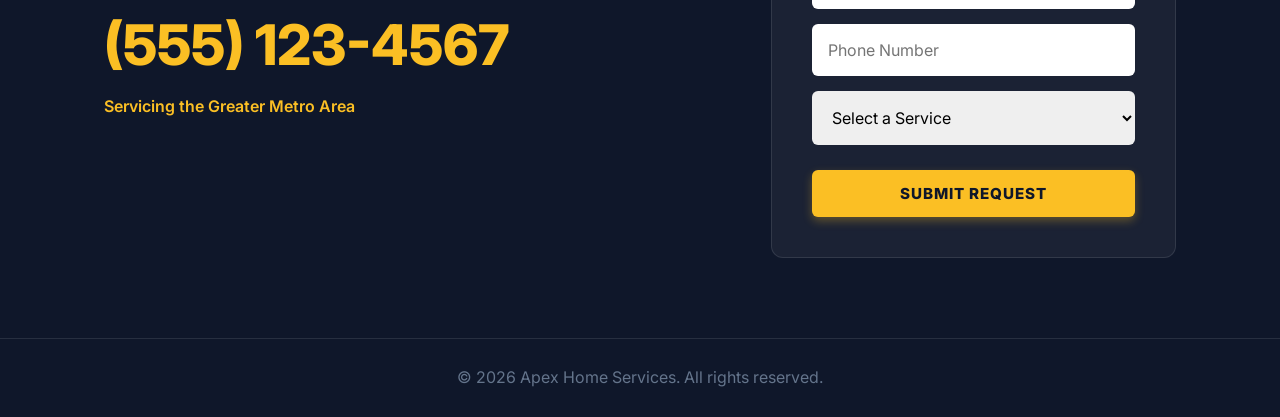
==== commit 1688fcbe: "Add premium pitch polish" ====
--- a/index.html
+++ b/index.html
@@ -4,7 +4,7 @@
     <meta charset="UTF-8">
     <meta name="viewport" content="width=device-width, initial-scale=1.0">
     <title>Apex Home Services | Premium Plumbing & HVAC</title>
-    <link rel="stylesheet" href="style.css?v=20260514-visible-fix">
+    <link rel="stylesheet" href="style.css?v=20260514-premium-pitch">
     <link href="https://fonts.googleapis.com/css2?family=Inter:wght@400;600;700;800&display=swap" rel="stylesheet">
 </head>
 <body>
@@ -48,6 +48,26 @@
         <div class="badge">
             <h3>Upfront Pricing</h3>
             <p>No hidden fees, ever</p>
+        </div>
+    </section>
+
+    <section class="premium-dashboard">
+        <div class="dashboard-copy">
+            <p class="eyebrow">Built for urgent decisions</p>
+            <h2>Every call feels handled before the truck arrives.</h2>
+            <p>Premium service businesses win when the customer can instantly see speed, care, proof, and accountability. This section turns those buying signals into a clean conversion story.</p>
+        </div>
+        <div class="dashboard-panel">
+            <div class="dispatch-card">
+                <span>Priority window</span>
+                <strong>Today, 2-4 PM</strong>
+                <p>Technician confirmed, parts stocked, homeowner updated by text.</p>
+            </div>
+            <div class="mini-metrics">
+                <div><strong>18 min</strong><span>average callback</span></div>
+                <div><strong>4.9</strong><span>local rating</span></div>
+                <div><strong>10 yr</strong><span>workmanship pledge</span></div>
+            </div>
         </div>
     </section>
 
--- a/style.css
+++ b/style.css
@@ -98,6 +98,89 @@
 .badge:last-child { border-right: none; }
 .badge h3 { font-size: 1.4rem; margin-bottom: 5px; }
 .badge p { color: var(--text-muted); font-weight: 500;}
+
+/* --- Premium Proof Dashboard --- */
+.premium-dashboard {
+    display: grid;
+    grid-template-columns: 1fr 1.05fr;
+    gap: 28px;
+    align-items: stretch;
+    padding: 90px 5%;
+    max-width: 1200px;
+    margin: 0 auto;
+}
+.dashboard-copy,
+.dashboard-panel {
+    background: var(--white);
+    border: 1px solid #e2e8f0;
+    border-radius: 12px;
+    box-shadow: var(--shadow-soft);
+    padding: clamp(28px, 4vw, 48px);
+}
+.dashboard-copy .eyebrow {
+    color: var(--brand-accent);
+    font-size: 0.82rem;
+    font-weight: 800;
+    letter-spacing: 1.4px;
+    text-transform: uppercase;
+    margin-bottom: 14px;
+}
+.dashboard-copy h2 {
+    font-size: clamp(2rem, 4vw, 3.25rem);
+    margin-bottom: 18px;
+}
+.dashboard-copy p {
+    color: var(--text-muted);
+    font-size: 1.08rem;
+}
+.dashboard-panel {
+    background:
+        linear-gradient(135deg, rgba(15,23,42,0.97), rgba(30,41,59,0.94)),
+        url('https://images.unsplash.com/photo-1504328345606-18bbc8c9d7d1?q=80&w=1200&auto=format&fit=crop') center/cover;
+    color: var(--white);
+    display: grid;
+    gap: 18px;
+}
+.dispatch-card {
+    padding: 24px;
+    border: 1px solid rgba(255,255,255,0.18);
+    border-radius: 10px;
+    background: rgba(255,255,255,0.08);
+}
+.dispatch-card span,
+.mini-metrics span {
+    display: block;
+    color: #cbd5e1;
+    font-size: 0.82rem;
+    font-weight: 800;
+    letter-spacing: 1.1px;
+    text-transform: uppercase;
+}
+.dispatch-card strong {
+    display: block;
+    color: var(--brand-accent);
+    font-size: clamp(2rem, 4vw, 3.4rem);
+    line-height: 1;
+    margin: 14px 0;
+}
+.dispatch-card p { color: #e2e8f0; }
+.mini-metrics {
+    display: grid;
+    grid-template-columns: repeat(3, 1fr);
+    gap: 12px;
+}
+.mini-metrics div {
+    padding: 18px;
+    border-radius: 10px;
+    background: rgba(255,255,255,0.08);
+}
+.mini-metrics strong {
+    display: block;
+    color: var(--white);
+    font-size: 1.55rem;
+    line-height: 1;
+    margin-bottom: 8px;
+}
 
 /* --- Content Sections --- */
 .section-padding { padding: 100px 5%; max-width: 1200px; margin: 0 auto; }
@@ -258,9 +341,24 @@
     }
 
     .split-section,
+    .premium-dashboard,
     .footer-grid {
         grid-template-columns: 1fr;
         gap: 34px;
+    }
+
+    .premium-dashboard {
+        padding: 66px 20px;
+        gap: 14px;
+    }
+
+    .dashboard-copy,
+    .dashboard-panel {
+        padding: 26px 20px;
+    }
+
+    .mini-metrics {
+        grid-template-columns: 1fr;
     }
 
     .split-img {
